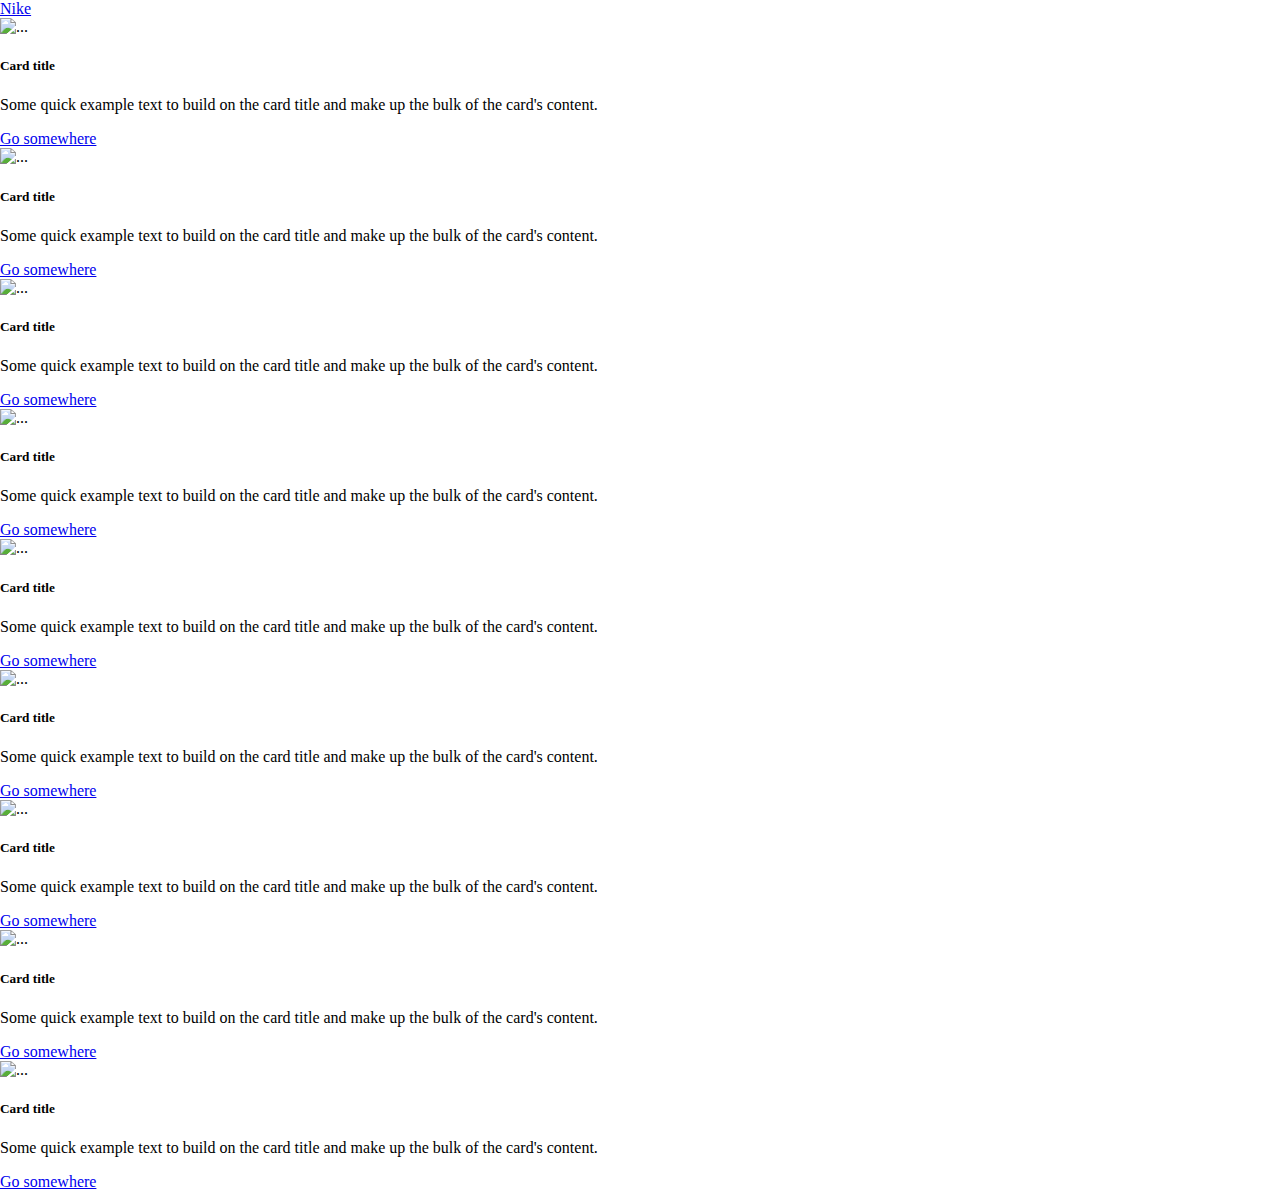
==== nikevest.html @ 380002a5 "Mobile nike" ====
<!DOCTYPE html>
<html lang="en">
<head>
    <meta charset="UTF-8">
    <link href="https://cdn.jsdelivr.net/npm/bootstrap@5.3.2/dist/css/bootstrap.min.css" rel="stylesheet" integrity="sha384-T3c6CoIi6uLrA9TneNEoa7RxnatzjcDSCmG1MXxSR1GAsXEV/Dwwykc2MPK8M2HN" crossorigin="anonymous">
    <link rel="stylesheet" href="style.css">
    <title>Vestes Nike</title>
</head>
<body>
<nav class="navbar navbar-expand-lg bg-black">
    <div class="container-fluid">
        <a class="navbar-brand text-white" href="#">Nike</a>
    </div>
</nav>
<div class="container">
    <div class="row">
        <div class="col-11 col-sm-6 col-md-4">
            <div class="card" >
                <img src="vest1.png" class="card-img-top" alt="...">
                <div class="card-body">
                    <h5 class="card-title">Card title</h5>
                    <p class="card-text">Some quick example text to build on the card title and make up the bulk of the card's content.</p>
                    <a href="#" class="btn btn-primary">Go somewhere</a>
                </div>
            </div>
        </div>
        <div class="col-11 col-sm-6 col-md-4">
            <div class="card" >
                <img src="vest2.png" class="card-img-top" alt="...">
                <div class="card-body">
                    <h5 class="card-title">Card title</h5>
                    <p class="card-text">Some quick example text to build on the card title and make up the bulk of the card's content.</p>
                    <a href="#" class="btn btn-primary">Go somewhere</a>
                </div>
            </div>
        </div>
        <div class="col-11 col-sm-6 col-md-4">
            <div class="card" >
                <img src="vest3.png" class="card-img-top" alt="...">
                <div class="card-body">
                    <h5 class="card-title">Card title</h5>
                    <p class="card-text">Some quick example text to build on the card title and make up the bulk of the card's content.</p>
                    <a href="#" class="btn btn-primary">Go somewhere</a>
                </div>
            </div>
        </div>
        <div class="col-11 col-sm-6 col-md-4">
            <div class="card" >
                <img src="vest1.png" class="card-img-top" alt="...">
                <div class="card-body">
                    <h5 class="card-title">Card title</h5>
                    <p class="card-text">Some quick example text to build on the card title and make up the bulk of the card's content.</p>
                    <a href="#" class="btn btn-primary">Go somewhere</a>
                </div>
            </div>
        </div>
        <div class="col-11 col-sm-6 col-md-4">
            <div class="card" >
                <img src="vest2.png" class="card-img-top" alt="...">
                <div class="card-body">
                    <h5 class="card-title">Card title</h5>
                    <p class="card-text">Some quick example text to build on the card title and make up the bulk of the card's content.</p>
                    <a href="#" class="btn btn-primary">Go somewhere</a>
                </div>
            </div>
        </div>
        <div class="col-11 col-sm-6 col-md-4">
            <div class="card" >
                <img src="vest3.png" class="card-img-top" alt="...">
                <div class="card-body">
                    <h5 class="card-title">Card title</h5>
                    <p class="card-text">Some quick example text to build on the card title and make up the bulk of the card's content.</p>
                    <a href="#" class="btn btn-primary">Go somewhere</a>
                </div>
            </div>
        </div>
        <div class="col-11 col-sm-6 col-md-4">
            <div class="card" >
                <img src="vest1.png" class="card-img-top" alt="...">
                <div class="card-body">
                    <h5 class="card-title">Card title</h5>
                    <p class="card-text">Some quick example text to build on the card title and make up the bulk of the card's content.</p>
                    <a href="#" class="btn btn-primary">Go somewhere</a>
                </div>
            </div>
        </div>
        <div class="col-11 col-sm-6 col-md-4">
            <div class="card" >
                <img src="vest2.png" class="card-img-top" alt="...">
                <div class="card-body">
                    <h5 class="card-title">Card title</h5>
                    <p class="card-text">Some quick example text to build on the card title and make up the bulk of the card's content.</p>
                    <a href="#" class="btn btn-primary">Go somewhere</a>
                </div>
            </div>
        </div>
        <div class="col-11 col-sm-6 col-md-4">
            <div class="card" >
                <img src="vest3.png" class="card-img-top" alt="...">
                <div class="card-body">
                    <h5 class="card-title">Card title</h5>
                    <p class="card-text">Some quick example text to build on the card title and make up the bulk of the card's content.</p>
                    <a href="#" class="btn btn-primary">Go somewhere</a>
                </div>
            </div>
        </div>
    </div>
</div>
</body>
</html>
---- style.css ----
@import url('https://fonts.googleapis.com/css2?family=Young+Serif&display=swap');
@import url('https://fonts.googleapis.com/css2?family=Fragment+Mono&family=Young+Serif&display=swap');

html,body{
    margin: 0;
    padding: 0;
    overflow-x: hidden;
}
.navBar{
    background-color: black;
    height: 12vh;
    display: flex;
    align-items: center;
    justify-content: space-between;
    padding-right: 20px;
    padding-left: 20px;
}
.logo{
    font-size: 2em;
    text-transform: capitalize;
    color: white;
    font-weight: bold;
    font-family: 'Young Serif', serif ;

}
.burger{
    height: 40px;
    width: 40px;
    border: white 4px solid;
    border-radius: 9%;
    display: flex;
    flex-direction: column;
    align-items: center;
    justify-content: space-evenly;
}
.steak{
    width: 80%;
    border: white 2px solid;
    border-radius: 5%;
}
.nike{
    border: teal 2px solid;
    border-radius: 3%;
    margin-top: 1vh;
}
.image{
    background-position: center;
    background-size: cover;
    background-repeat: no-repeat;
    width: 100%;
    height: 30vh;
}
.text{
    font-size: 2em;
}
.img1{background-image: url("nike1.png");}
.img2{background-image: url("nike2.png");}
.img3{background-image: url("nike3.png");}
.liens{
    display: none;
}
.nikeBody>p,h3{
    font-size: 1em;
    font-family: 'Fragment Mono', monospace;
}
@media only screen and (min-width: 600px)  {

    .nikesshoes{
        display: flex;
        justify-content: space-around;
        align-items: center;
        padding-right: 10vw;
        padding-left: 10vw;
    }
    .nike{
        width: 20%;
    }
    .navBar{
        padding-right: 10vw;
        padding-left: 10vw;
    }
    .nikeBody>p,h3{
        font-size: 0.7em;
    }
    .burger{
        display: none;
    }
    .lien{
        font-family: 'Fragment Mono', monospace;
        text-decoration: none;
        color: white;
        font-size: 2em;
        margin-left: 3vw;
    }
    .liens{display: block}
}
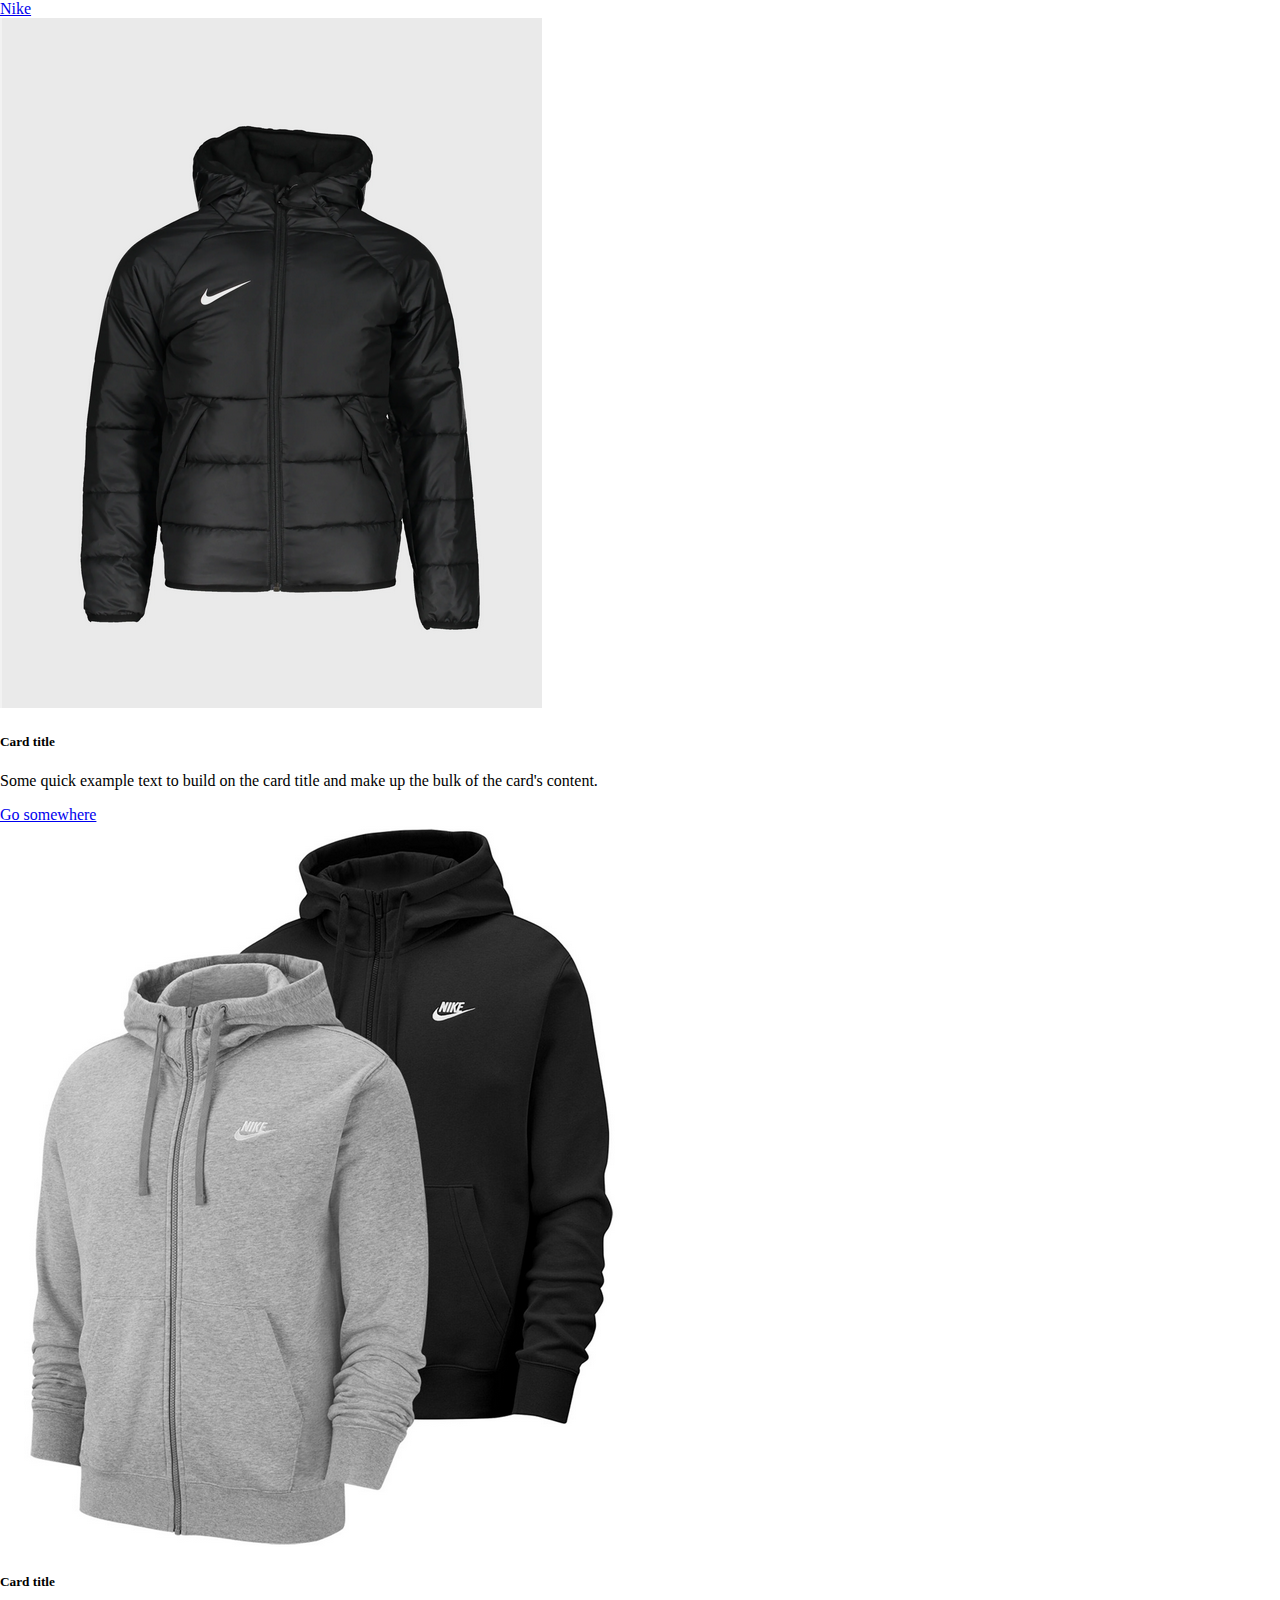
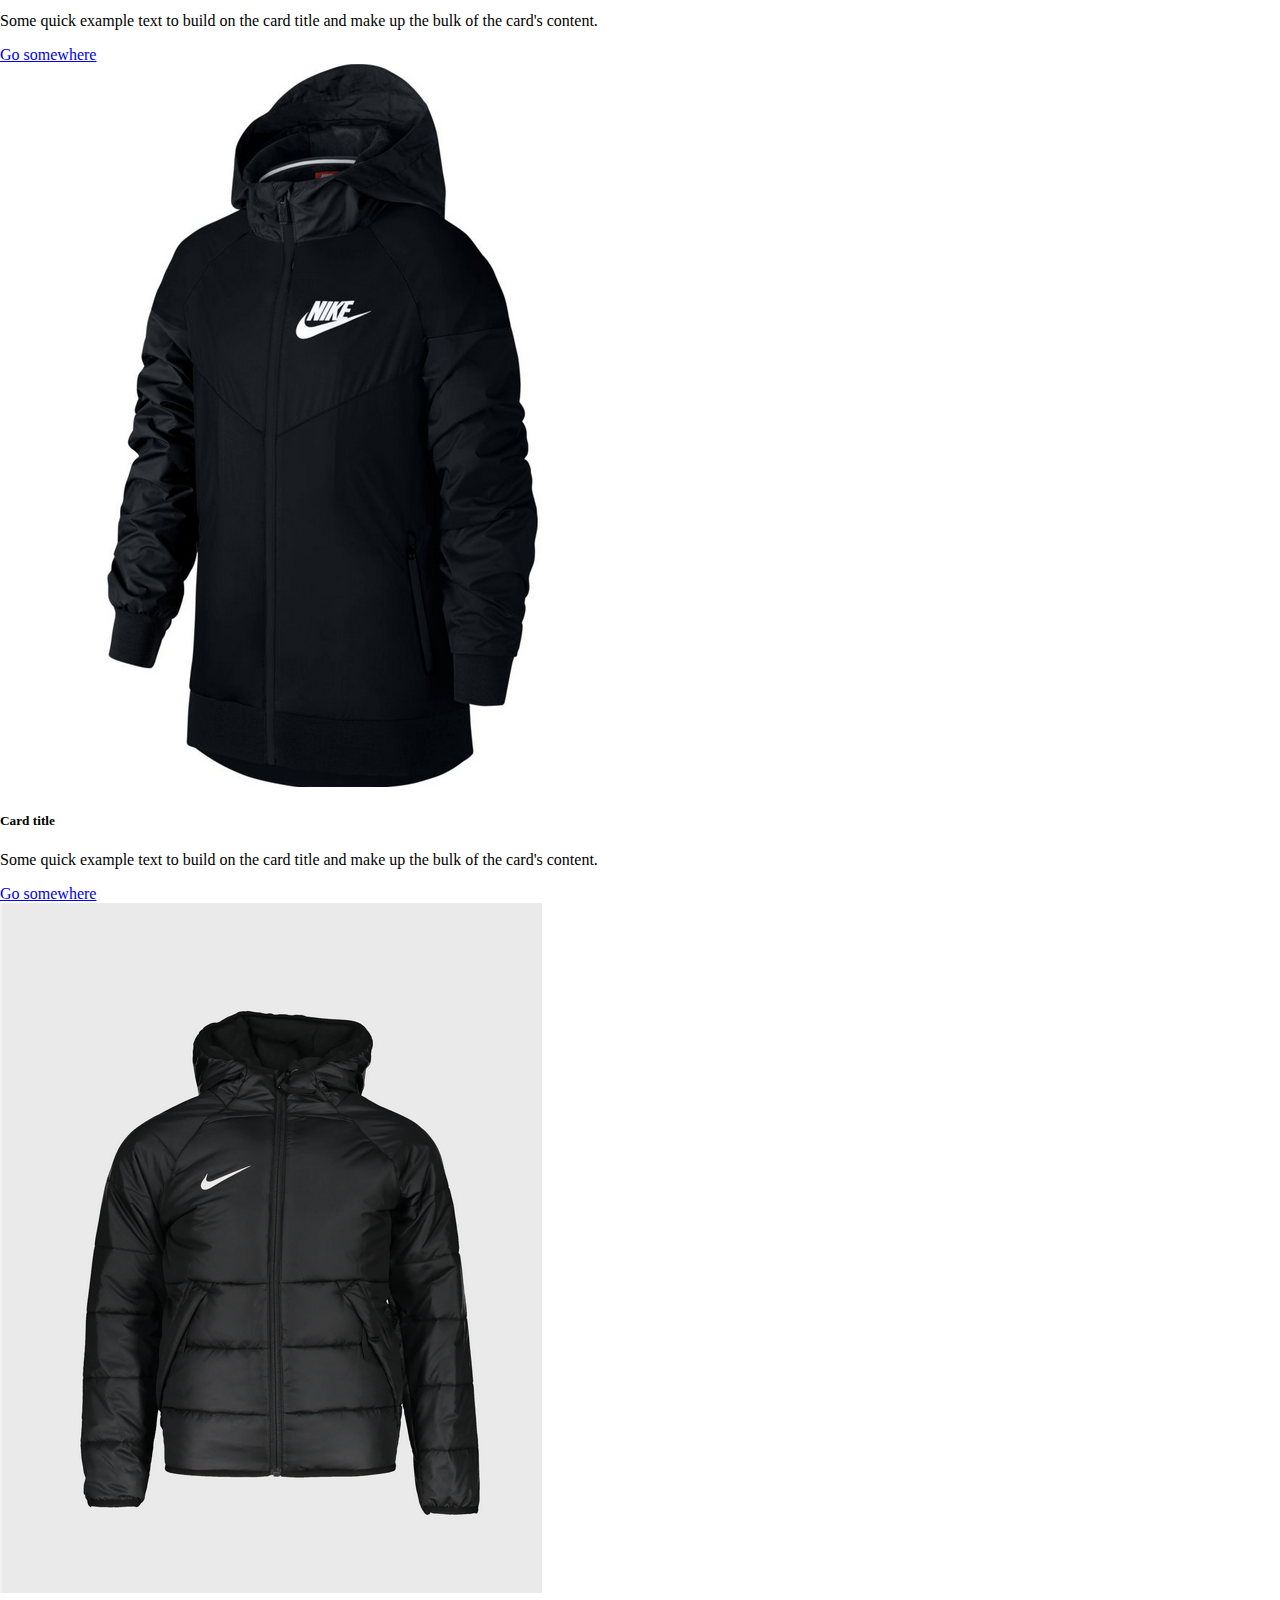
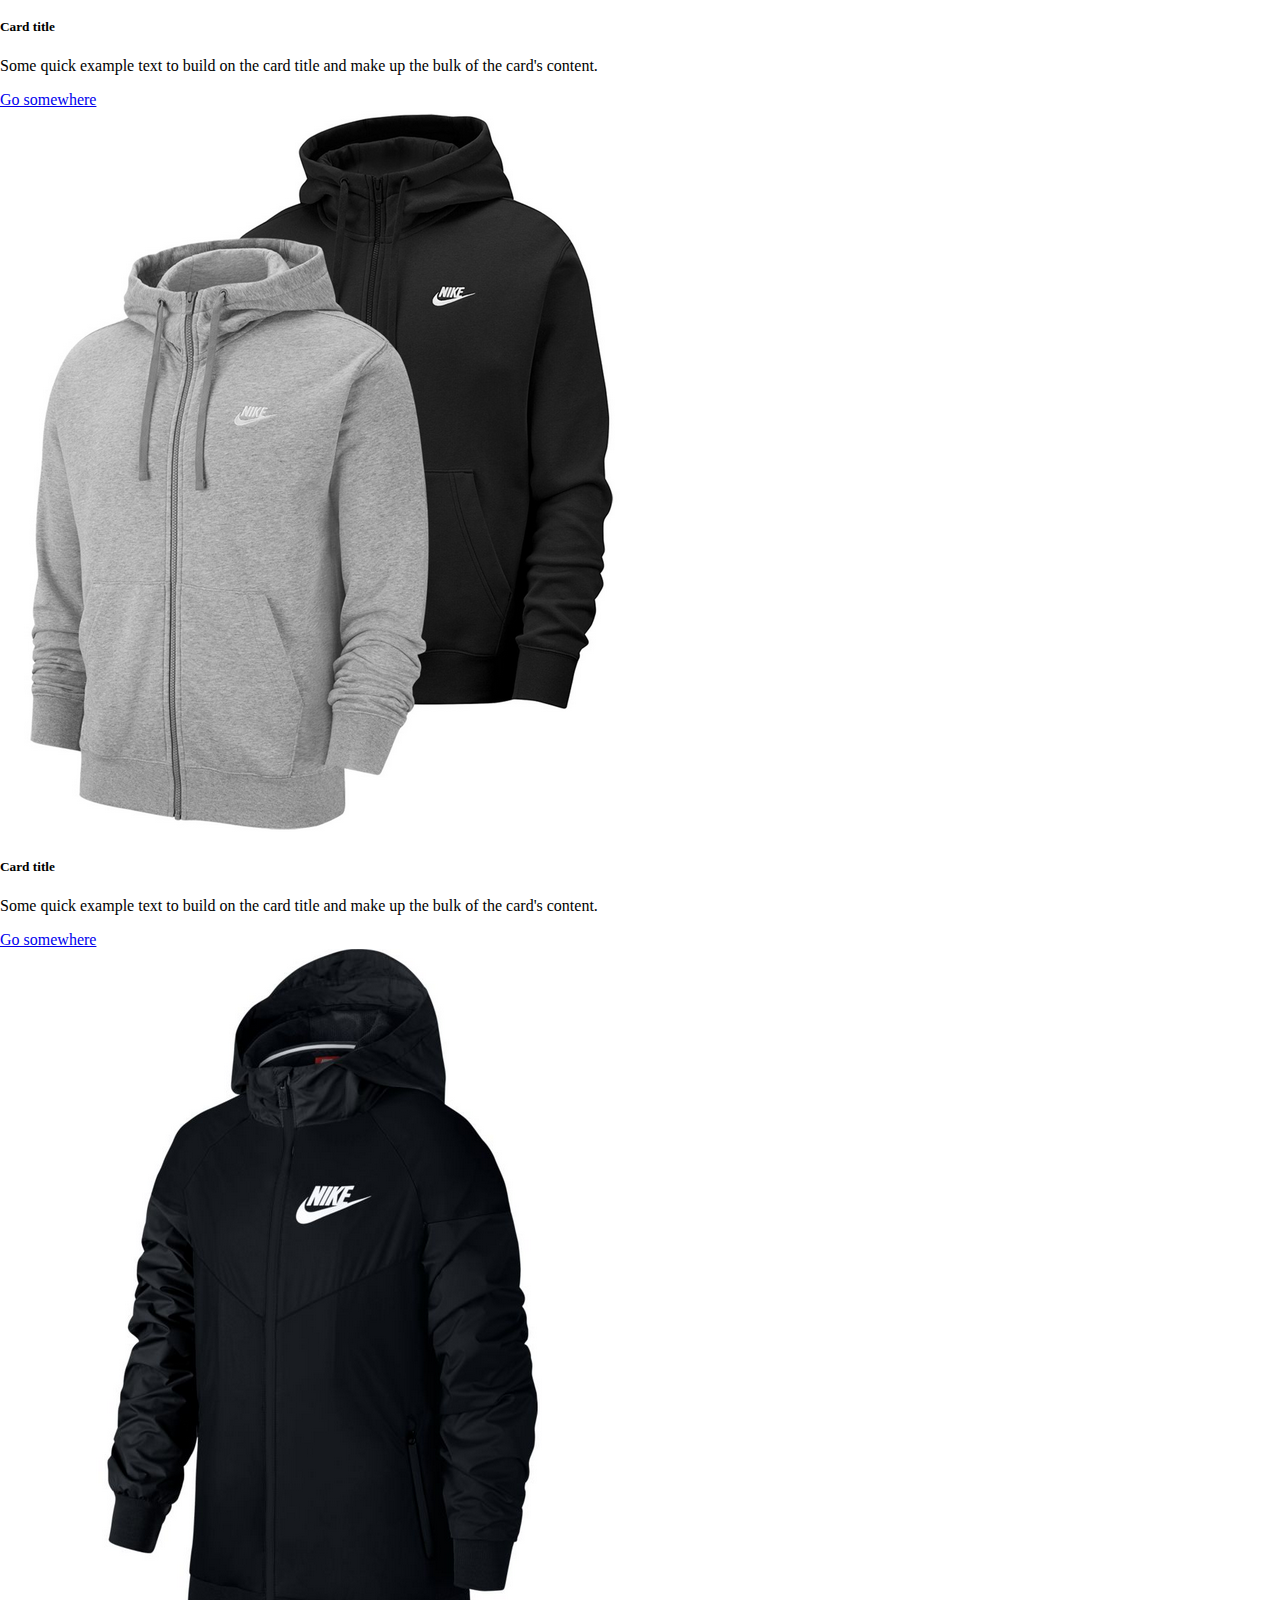
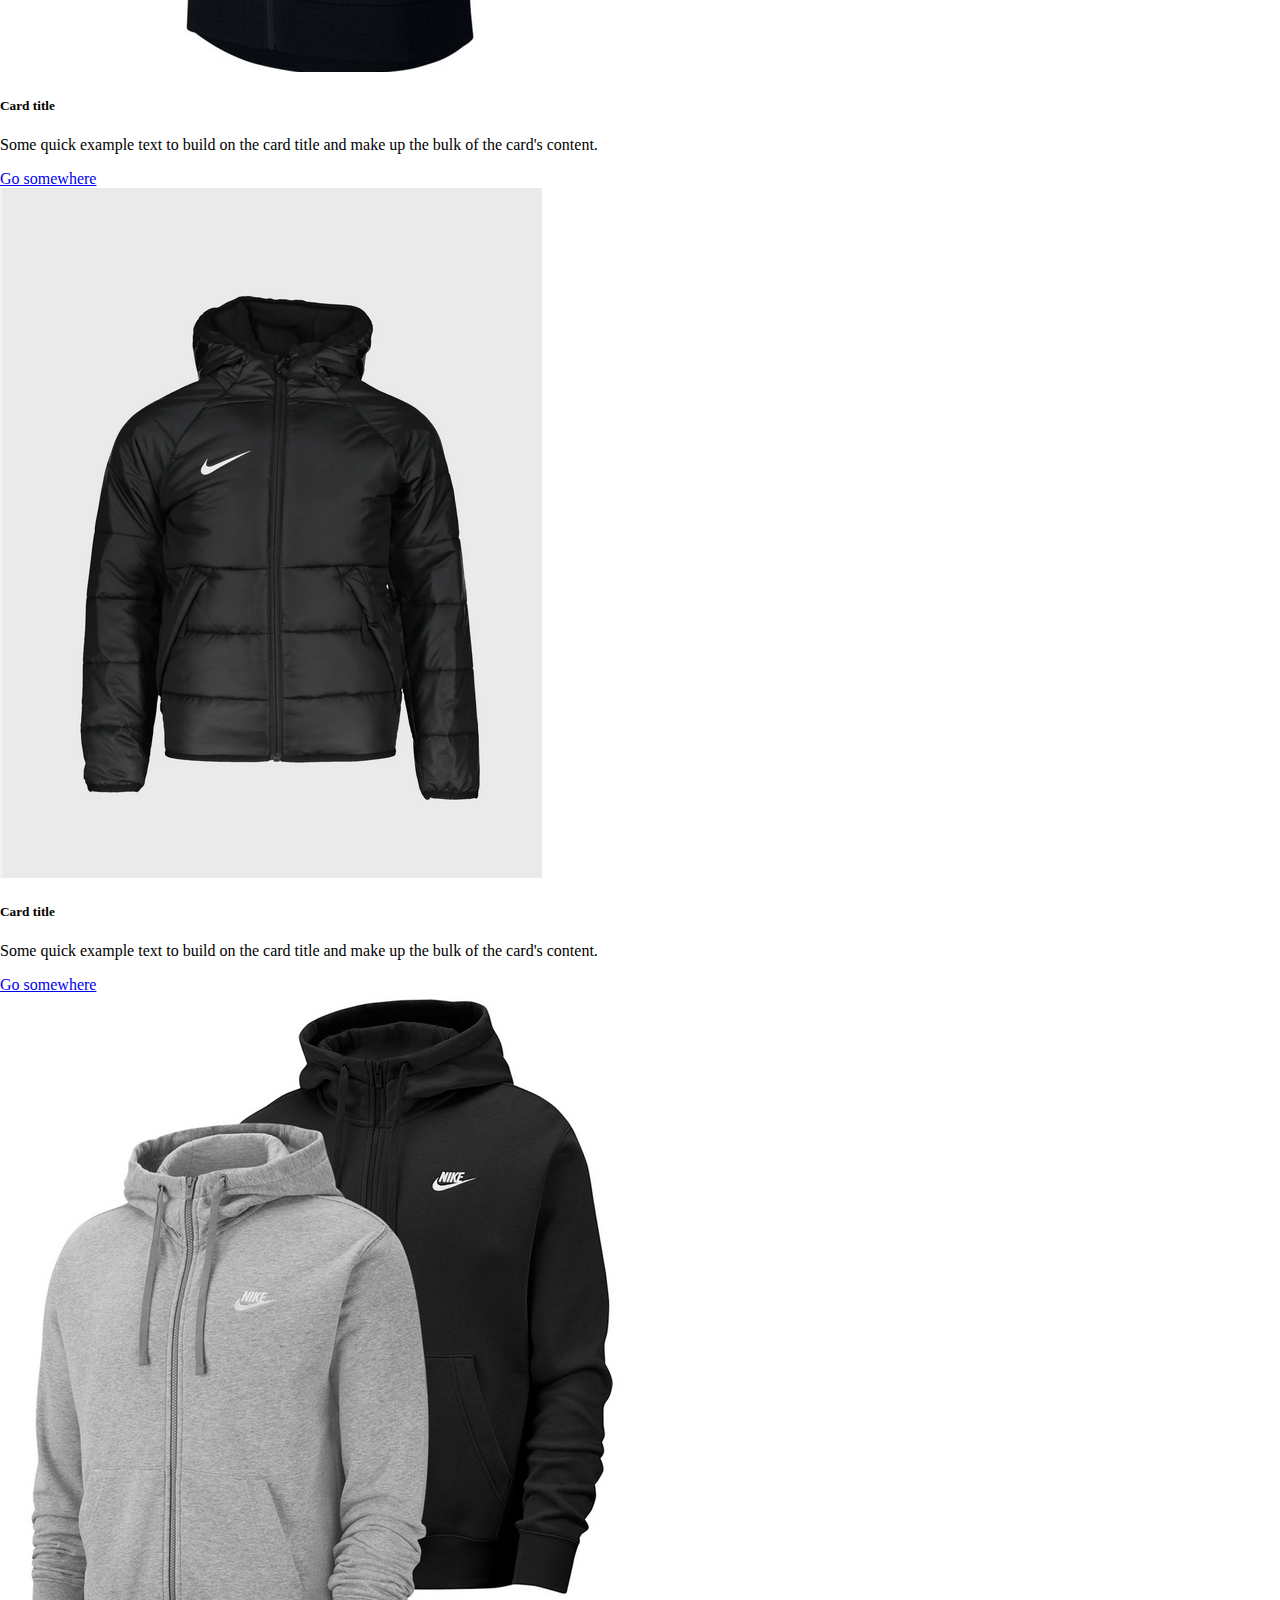
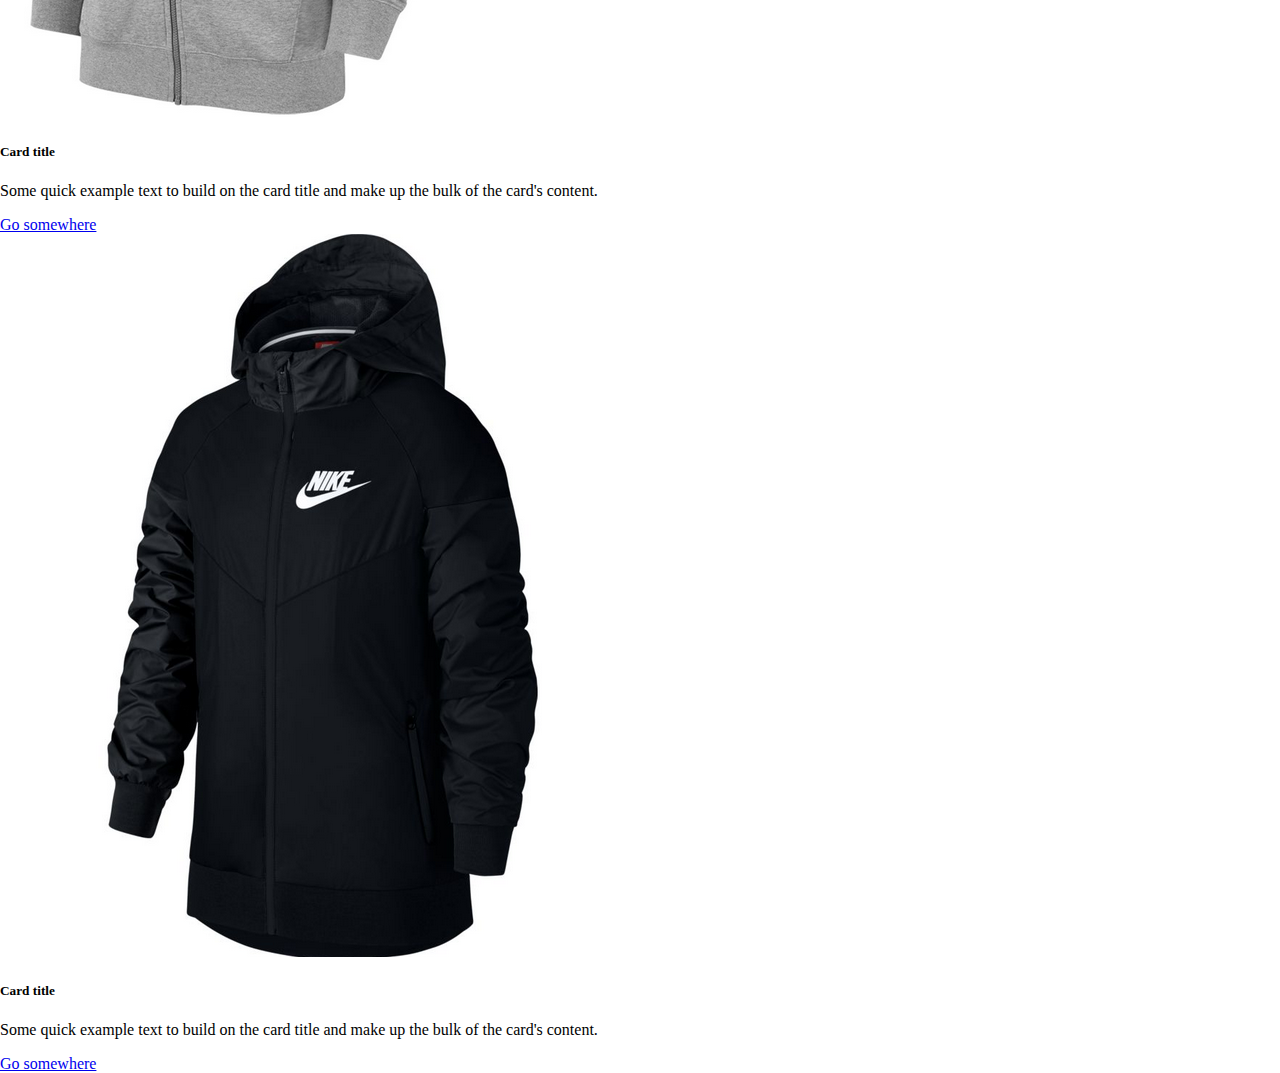
==== commit b4a0340f: "Mobile nike" ====
--- a/nikevest.html
+++ b/nikevest.html
@@ -9,7 +9,7 @@
 <body>
 <nav class="navbar navbar-expand-lg bg-black">
     <div class="container-fluid">
-        <a class="navbar-brand text-white" href="#">Nike</a>
+        <a class="navbar-brand text-white" href="https://tidianepierrelouis.github.io/mobile2/">Nike</a>
     </div>
 </nav>
 <div class="container">
